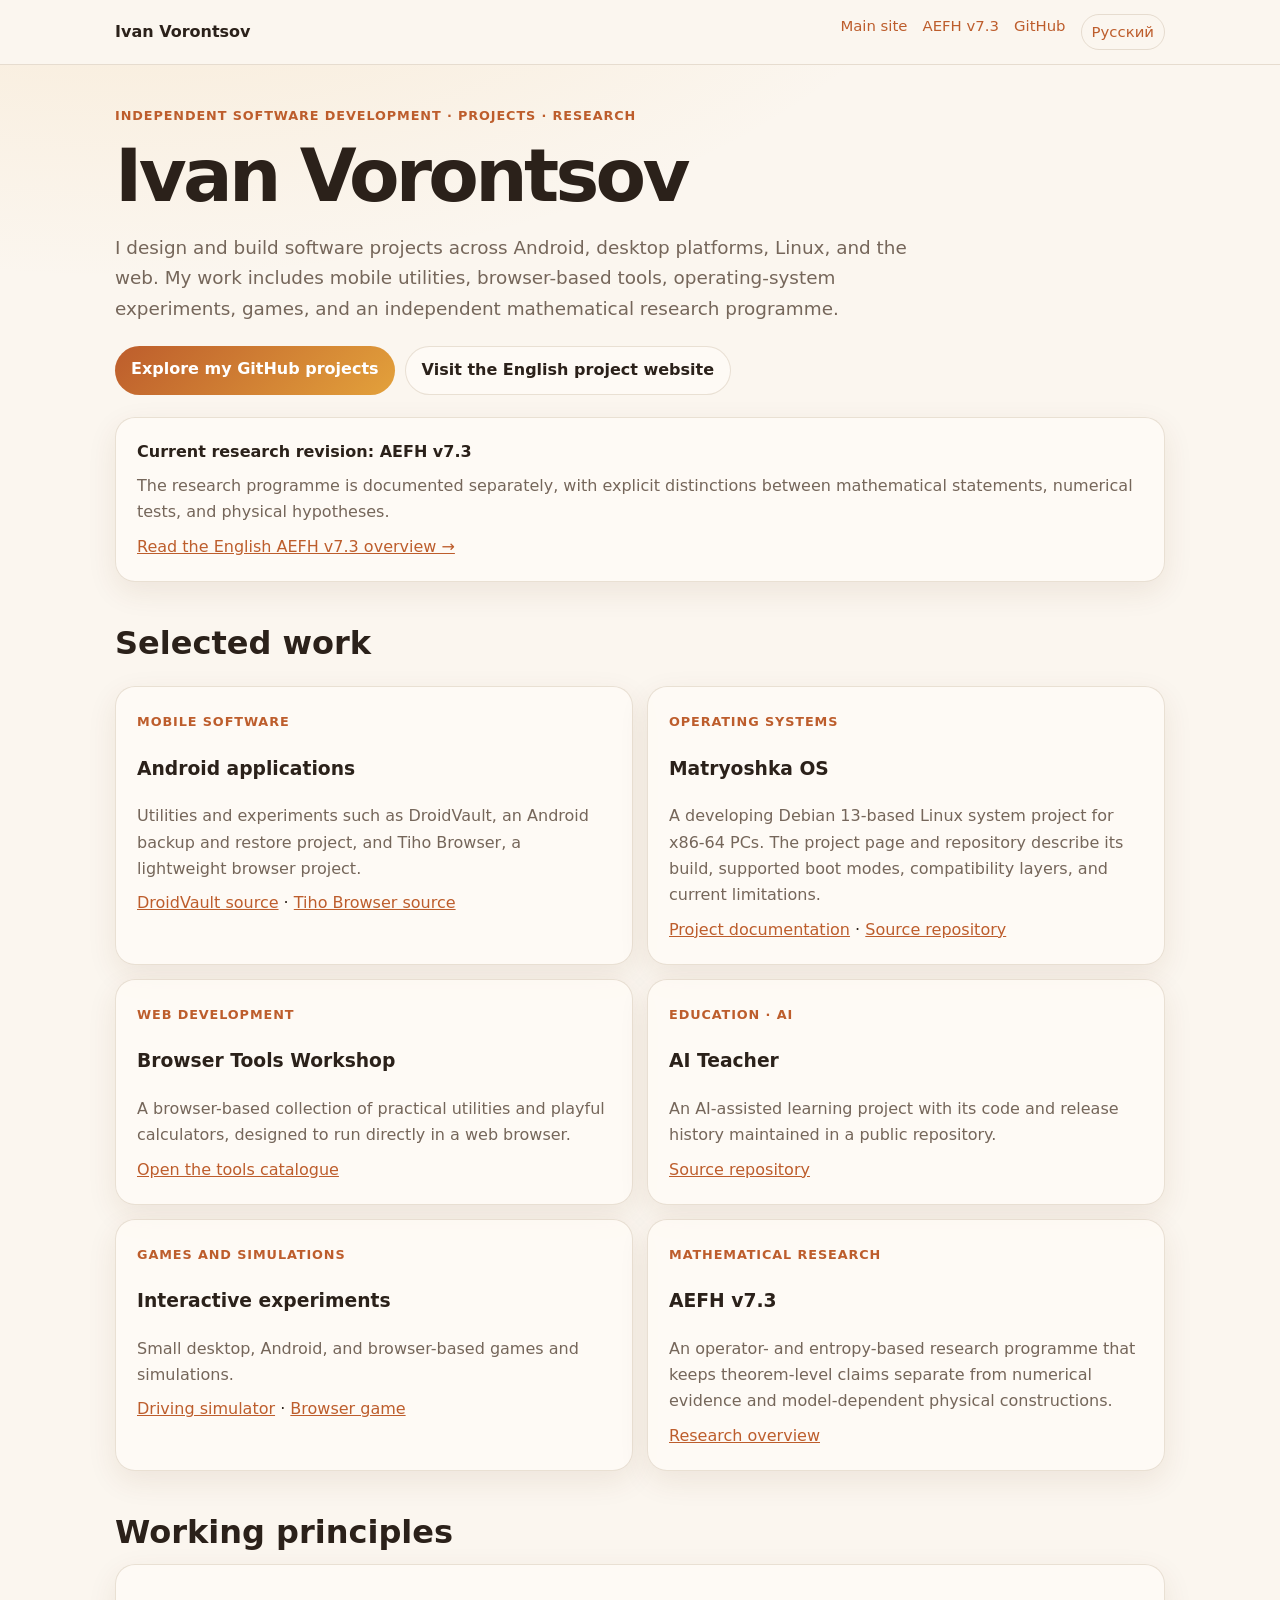
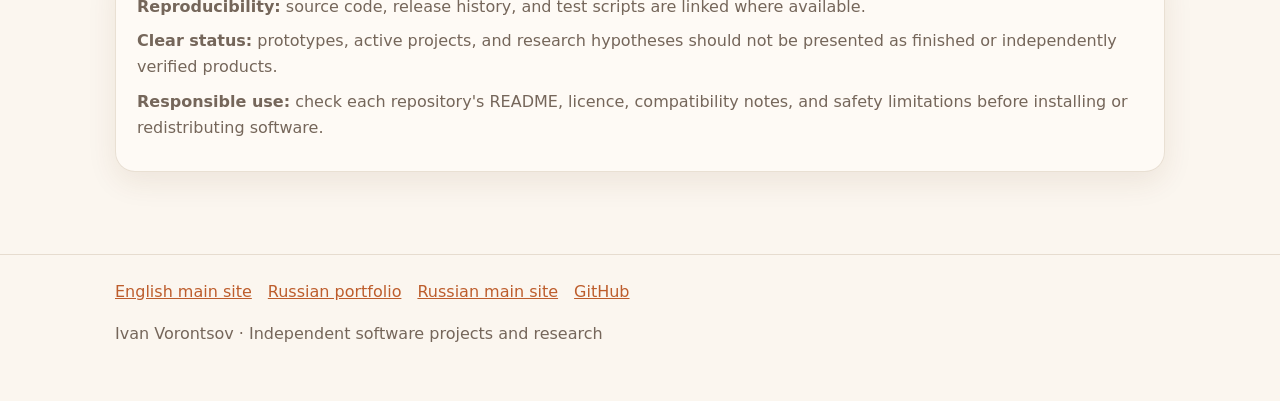
==== en/index.html @ de651ff9 "Add English portfolio page" ====
<!doctype html><html lang="en"><head>
<meta charset="utf-8"><meta name="viewport" content="width=device-width,initial-scale=1"><meta name="color-scheme" content="light dark">
<title>Ivan Vorontsov | Independent Software Developer & Project Portfolio</title>
<meta name="description" content="Portfolio of Ivan Vorontsov: Android apps, Linux and desktop software, browser tools, games, open-source projects, and AEFH research.">
<meta name="author" content="Ivan Vorontsov"><meta name="robots" content="index,follow,max-snippet:-1,max-image-preview:large">
<link rel="canonical" href="https://ivanivorontsov-sudo.github.io/vizitka/en/"><link rel="alternate" hreflang="ru" href="https://ivanivorontsov-sudo.github.io/vizitka/"><link rel="alternate" hreflang="en" href="https://ivanivorontsov-sudo.github.io/vizitka/en/"><link rel="alternate" hreflang="x-default" href="https://ivanivorontsov-sudo.github.io/vizitka/">
<meta name="theme-color" content="#fbf6ef"><meta property="og:type" content="profile"><meta property="og:locale" content="en_US"><meta property="og:site_name" content="Ivan Vorontsov | Portfolio">
<meta property="og:title" content="Ivan Vorontsov | Independent Software Developer & Project Portfolio"><meta property="og:description" content="Android apps, Linux and desktop software, browser tools, games, open-source projects, and AEFH research."><meta property="og:url" content="https://ivanivorontsov-sudo.github.io/vizitka/en/"><meta property="og:image" content="https://ivanivorontsov-sudo.github.io/og-cover.png"><meta property="og:image:width" content="1200"><meta property="og:image:height" content="630">
<meta name="twitter:card" content="summary_large_image"><meta name="twitter:title" content="Ivan Vorontsov | Project Portfolio"><meta name="twitter:description" content="Software projects, browser tools, games, and independent research."><meta name="twitter:image" content="https://ivanivorontsov-sudo.github.io/og-cover.png">
<script type="application/ld+json">{"@context":"https://schema.org","@type":"ProfilePage","name":"Ivan Vorontsov — software developer portfolio","url":"https://ivanivorontsov-sudo.github.io/vizitka/en/","inLanguage":"en","mainEntity":{"@type":"Person","@id":"https://ivanivorontsov-sudo.github.io/vizitka/en/#ivan-vorontsov","name":"Ivan Vorontsov","url":"https://ivanivorontsov-sudo.github.io/vizitka/en/","description":"Independent software developer and project builder working on Android applications, desktop and Linux software, browser-based tools, games, and mathematical research.","sameAs":["https://github.com/ivanivorontsov-sudo"]}}</script>
<style>
:root{color-scheme:light dark;--bg:#fbf6ef;--fg:#2b211a;--mut:#75665a;--card:rgba(255,252,247,.78);--bd:rgba(120,80,40,.16);--acc:#bd5d2c;--acc2:#e3a13b;--shadow:0 10px 30px rgba(95,55,25,.09)}[data-theme=dark]{--bg:#1c1714;--fg:#f3e9df;--mut:#bba999;--card:rgba(44,36,31,.78);--bd:rgba(255,200,150,.14);--acc:#f08a4b;--acc2:#f4b860;--shadow:0 10px 30px rgba(0,0,0,.3)}
*{box-sizing:border-box}body{margin:0;font:16px/1.65 system-ui,-apple-system,"Segoe UI",sans-serif;color:var(--fg);background:var(--bg);background-image:radial-gradient(55rem 30rem at 10% -10%,color-mix(in srgb,var(--acc2) 18%,transparent),transparent)}a{color:var(--acc)}a:focus-visible{outline:3px solid var(--acc2);outline-offset:3px}.wrap{width:min(1050px,calc(100% - 32px));margin:auto}header{border-bottom:1px solid var(--bd);background:var(--bg)}.nav{min-height:64px;display:flex;align-items:center;justify-content:space-between;gap:18px}.brand{font-weight:800;text-decoration:none;color:var(--fg)}nav.links{display:flex;flex-wrap:wrap;gap:15px}nav.links a{text-decoration:none;font-size:.93rem}.lang{padding:5px 10px;border:1px solid var(--bd);border-radius:99px}
main{padding:40px 0}.eyebrow,.tag{font-size:.8rem;text-transform:uppercase;letter-spacing:.07em;color:var(--acc);font-weight:750}h1{font-size:clamp(2.4rem,7vw,4.6rem);line-height:1.04;letter-spacing:-.05em;margin:12px 0;max-width:14ch}h2{font-size:clamp(1.5rem,4vw,2rem);line-height:1.2;margin:0 0 12px}.lead{max-width:68ch;color:var(--mut);font-size:1.15rem}.grid{display:grid;grid-template-columns:repeat(2,minmax(0,1fr));gap:14px;margin:24px 0}.card,.callout{padding:21px;border:1px solid var(--bd);border-radius:20px;background:var(--card);box-shadow:var(--shadow)}.card p,.callout p{color:var(--mut);margin:8px 0}.actions{display:flex;gap:10px;flex-wrap:wrap;margin:22px 0}.btn{display:inline-block;padding:10px 16px;border-radius:99px;background:linear-gradient(135deg,var(--acc),var(--acc2));color:white;text-decoration:none;font-weight:700}.btn.secondary{background:var(--card);color:var(--fg);border:1px solid var(--bd)}section{margin:42px 0}footer{border-top:1px solid var(--bd);padding:24px 0 38px;color:var(--mut)}footer nav{display:flex;gap:16px;flex-wrap:wrap}
@media(max-width:640px){.nav{display:block;padding:12px 0}.links{margin-top:10px}.grid{grid-template-columns:1fr}.wrap{width:calc(100% - 24px)}main{padding-top:28px}}@media(prefers-reduced-motion:reduce){*{animation:none!important;transition:none!important}}
</style></head><body>
<header><div class="wrap nav"><a class="brand" href="https://ivanivorontsov-sudo.github.io/vizitka/en/">Ivan Vorontsov</a><nav class="links" aria-label="Main navigation"><a href="https://ivanivorontsov-sudo.github.io/en/">Main site</a><a href="https://ivanivorontsov-sudo.github.io/en/research/aefh-v7-3/">AEFH v7.3</a><a href="https://github.com/ivanivorontsov-sudo">GitHub</a><a class="lang" href="https://ivanivorontsov-sudo.github.io/vizitka/">Русский</a></nav></div></header>
<main class="wrap"><div class="eyebrow">Independent software development · projects · research</div><h1>Ivan Vorontsov</h1>
<p class="lead">I design and build software projects across Android, desktop platforms, Linux, and the web. My work includes mobile utilities, browser-based tools, operating-system experiments, games, and an independent mathematical research programme.</p>
<div class="actions"><a class="btn" href="https://github.com/ivanivorontsov-sudo">Explore my GitHub projects</a><a class="btn secondary" href="https://ivanivorontsov-sudo.github.io/en/">Visit the English project website</a></div>
<div class="callout"><strong>Current research revision: AEFH v7.3</strong><p>The research programme is documented separately, with explicit distinctions between mathematical statements, numerical tests, and physical hypotheses.</p><a href="https://ivanivorontsov-sudo.github.io/en/research/aefh-v7-3/">Read the English AEFH v7.3 overview →</a></div>
<section><h2>Selected work</h2><div class="grid">
<article class="card"><span class="tag">Mobile software</span><h3>Android applications</h3><p>Utilities and experiments such as DroidVault, an Android backup and restore project, and Tiho Browser, a lightweight browser project.</p><a href="https://github.com/ivanivorontsov-sudo/DroidVault">DroidVault source</a> · <a href="https://github.com/ivanivorontsov-sudo/tiho-browser">Tiho Browser source</a></article>
<article class="card"><span class="tag">Operating systems</span><h3>Matryoshka OS</h3><p>A developing Debian 13-based Linux system project for x86-64 PCs. The project page and repository describe its build, supported boot modes, compatibility layers, and current limitations.</p><a href="https://ivanivorontsov-sudo.github.io/projects/matryoshka-os/">Project documentation</a> · <a href="https://github.com/ivanivorontsov-sudo/matryoshka-os">Source repository</a></article>
<article class="card"><span class="tag">Web development</span><h3>Browser Tools Workshop</h3><p>A browser-based collection of practical utilities and playful calculators, designed to run directly in a web browser.</p><a href="https://ivanivorontsov-sudo.github.io/tools-audit/web-tools.html">Open the tools catalogue</a></article>
<article class="card"><span class="tag">Education · AI</span><h3>AI Teacher</h3><p>An AI-assisted learning project with its code and release history maintained in a public repository.</p><a href="https://github.com/ivanivorontsov-sudo/uchitel-ii">Source repository</a></article>
<article class="card"><span class="tag">Games and simulations</span><h3>Interactive experiments</h3><p>Small desktop, Android, and browser-based games and simulations.</p><a href="https://ivanivorontsov-sudo.github.io/games/drive/">Driving simulator</a> · <a href="https://ivanivorontsov-sudo.github.io/games/dungeon-gnome-md/">Browser game</a></article>
<article class="card"><span class="tag">Mathematical research</span><h3>AEFH v7.3</h3><p>An operator- and entropy-based research programme that keeps theorem-level claims separate from numerical evidence and model-dependent physical constructions.</p><a href="https://ivanivorontsov-sudo.github.io/en/research/aefh-v7-3/">Research overview</a></article>
</div></section>
<section><h2>Working principles</h2><div class="callout"><p><strong>Reproducibility:</strong> source code, release history, and test scripts are linked where available.</p><p><strong>Clear status:</strong> prototypes, active projects, and research hypotheses should not be presented as finished or independently verified products.</p><p><strong>Responsible use:</strong> check each repository's README, licence, compatibility notes, and safety limitations before installing or redistributing software.</p></div></section>
</main><footer><div class="wrap"><nav><a href="https://ivanivorontsov-sudo.github.io/en/">English main site</a><a href="https://ivanivorontsov-sudo.github.io/vizitka/">Russian portfolio</a><a href="https://ivanivorontsov-sudo.github.io/">Russian main site</a><a href="https://github.com/ivanivorontsov-sudo">GitHub</a></nav><p>Ivan Vorontsov · Independent software projects and research</p></div></footer></body></html>
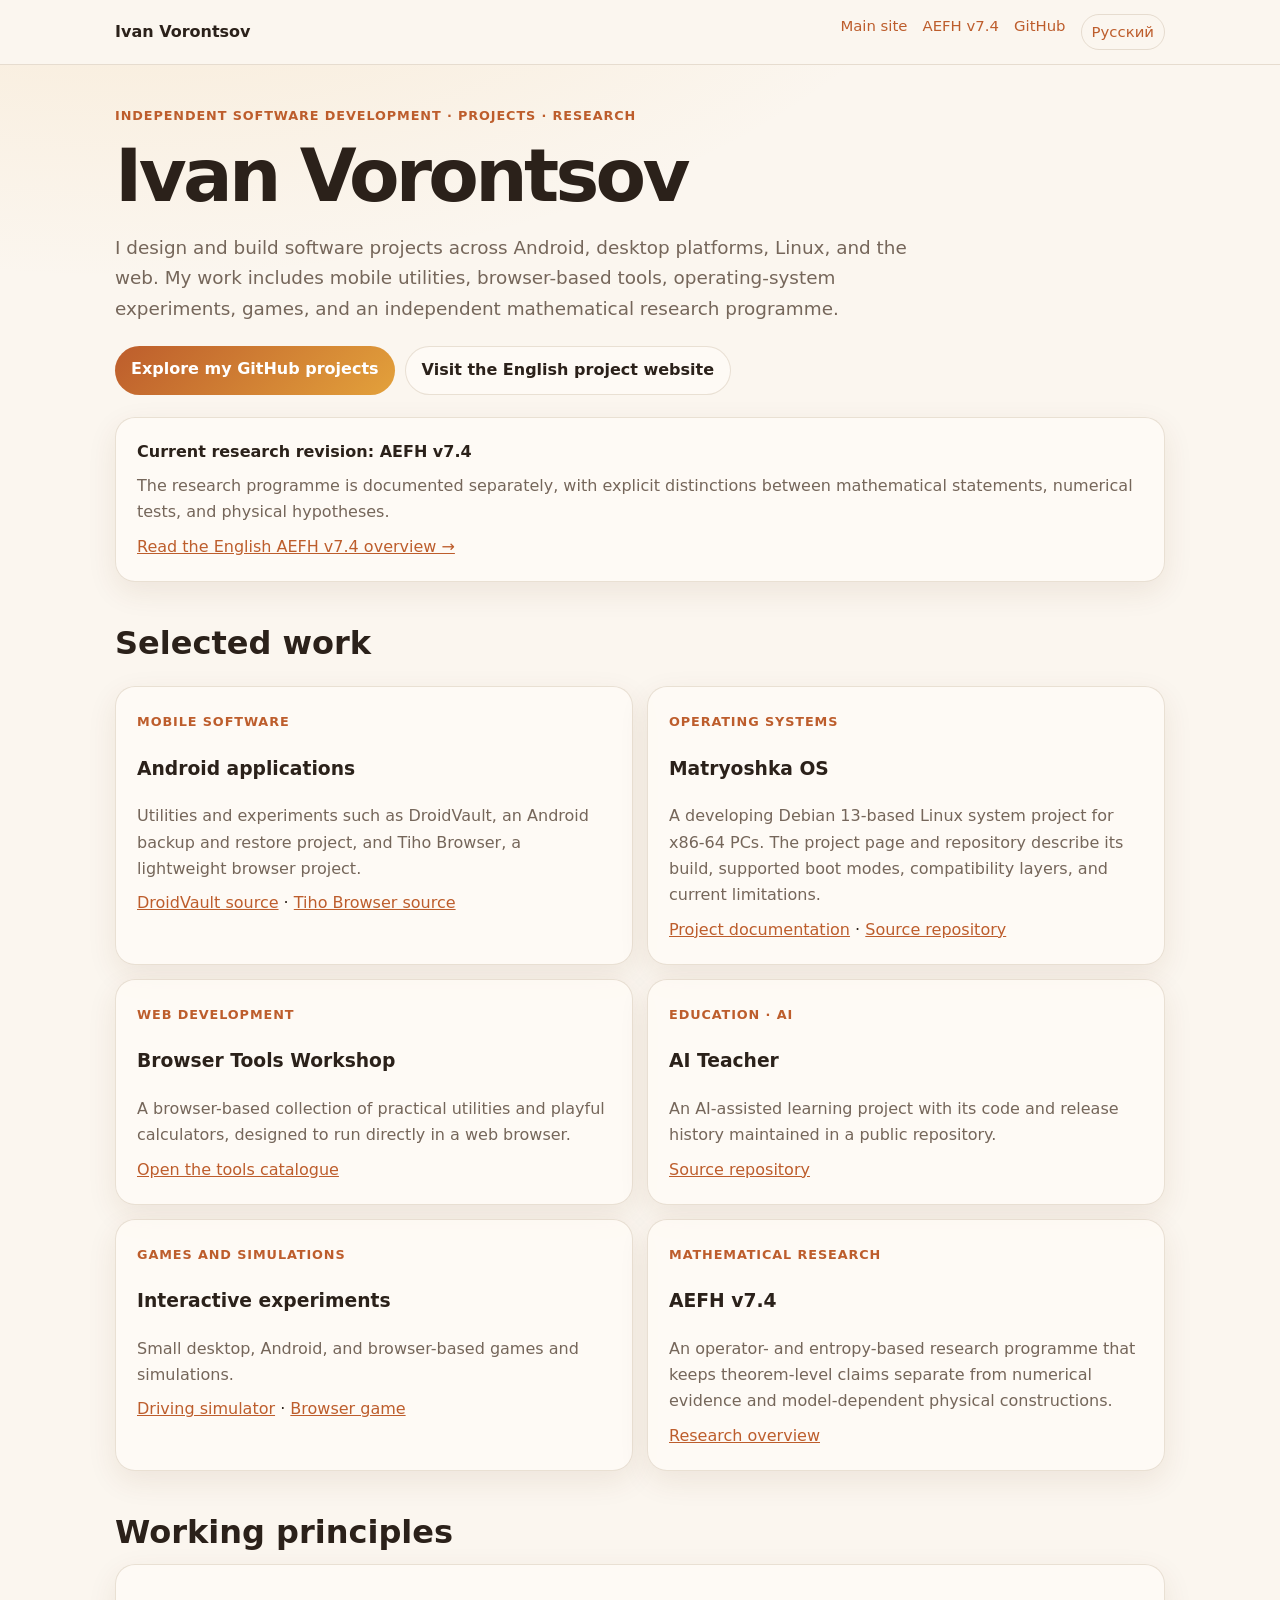
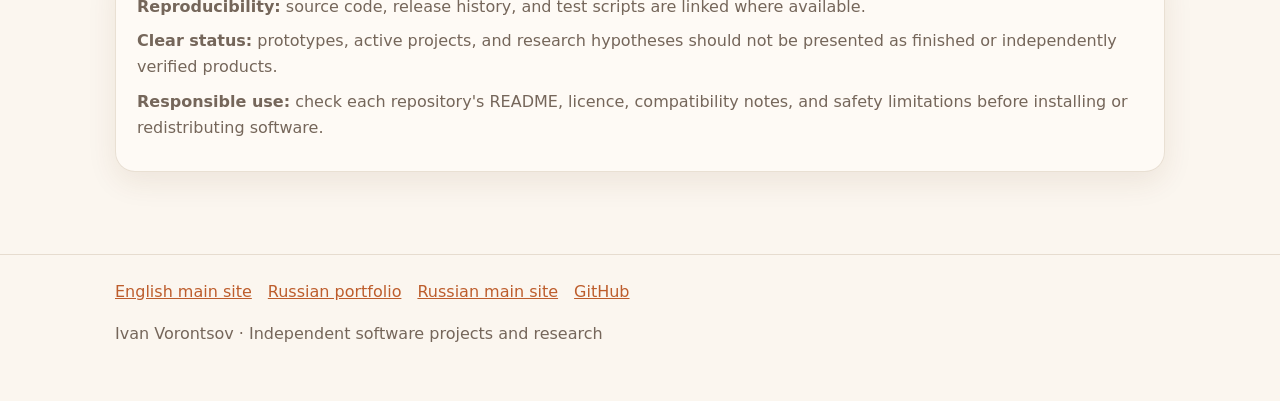
==== commit 70369a52: "Update English portfolio AEFH links to v7.4" ====
--- a/en/index.html
+++ b/en/index.html
@@ -14,18 +14,18 @@
 main{padding:40px 0}.eyebrow,.tag{font-size:.8rem;text-transform:uppercase;letter-spacing:.07em;color:var(--acc);font-weight:750}h1{font-size:clamp(2.4rem,7vw,4.6rem);line-height:1.04;letter-spacing:-.05em;margin:12px 0;max-width:14ch}h2{font-size:clamp(1.5rem,4vw,2rem);line-height:1.2;margin:0 0 12px}.lead{max-width:68ch;color:var(--mut);font-size:1.15rem}.grid{display:grid;grid-template-columns:repeat(2,minmax(0,1fr));gap:14px;margin:24px 0}.card,.callout{padding:21px;border:1px solid var(--bd);border-radius:20px;background:var(--card);box-shadow:var(--shadow)}.card p,.callout p{color:var(--mut);margin:8px 0}.actions{display:flex;gap:10px;flex-wrap:wrap;margin:22px 0}.btn{display:inline-block;padding:10px 16px;border-radius:99px;background:linear-gradient(135deg,var(--acc),var(--acc2));color:white;text-decoration:none;font-weight:700}.btn.secondary{background:var(--card);color:var(--fg);border:1px solid var(--bd)}section{margin:42px 0}footer{border-top:1px solid var(--bd);padding:24px 0 38px;color:var(--mut)}footer nav{display:flex;gap:16px;flex-wrap:wrap}
 @media(max-width:640px){.nav{display:block;padding:12px 0}.links{margin-top:10px}.grid{grid-template-columns:1fr}.wrap{width:calc(100% - 24px)}main{padding-top:28px}}@media(prefers-reduced-motion:reduce){*{animation:none!important;transition:none!important}}
 </style></head><body>
-<header><div class="wrap nav"><a class="brand" href="https://ivanivorontsov-sudo.github.io/vizitka/en/">Ivan Vorontsov</a><nav class="links" aria-label="Main navigation"><a href="https://ivanivorontsov-sudo.github.io/en/">Main site</a><a href="https://ivanivorontsov-sudo.github.io/en/research/aefh-v7-3/">AEFH v7.3</a><a href="https://github.com/ivanivorontsov-sudo">GitHub</a><a class="lang" href="https://ivanivorontsov-sudo.github.io/vizitka/">Русский</a></nav></div></header>
+<header><div class="wrap nav"><a class="brand" href="https://ivanivorontsov-sudo.github.io/vizitka/en/">Ivan Vorontsov</a><nav class="links" aria-label="Main navigation"><a href="https://ivanivorontsov-sudo.github.io/en/">Main site</a><a href="https://ivanivorontsov-sudo.github.io/en/research/aefh-v7-4/">AEFH v7.4</a><a href="https://github.com/ivanivorontsov-sudo">GitHub</a><a class="lang" href="https://ivanivorontsov-sudo.github.io/vizitka/">Русский</a></nav></div></header>
 <main class="wrap"><div class="eyebrow">Independent software development · projects · research</div><h1>Ivan Vorontsov</h1>
 <p class="lead">I design and build software projects across Android, desktop platforms, Linux, and the web. My work includes mobile utilities, browser-based tools, operating-system experiments, games, and an independent mathematical research programme.</p>
 <div class="actions"><a class="btn" href="https://github.com/ivanivorontsov-sudo">Explore my GitHub projects</a><a class="btn secondary" href="https://ivanivorontsov-sudo.github.io/en/">Visit the English project website</a></div>
-<div class="callout"><strong>Current research revision: AEFH v7.3</strong><p>The research programme is documented separately, with explicit distinctions between mathematical statements, numerical tests, and physical hypotheses.</p><a href="https://ivanivorontsov-sudo.github.io/en/research/aefh-v7-3/">Read the English AEFH v7.3 overview →</a></div>
+<div class="callout"><strong>Current research revision: AEFH v7.4</strong><p>The research programme is documented separately, with explicit distinctions between mathematical statements, numerical tests, and physical hypotheses.</p><a href="https://ivanivorontsov-sudo.github.io/en/research/aefh-v7-4/">Read the English AEFH v7.4 overview →</a></div>
 <section><h2>Selected work</h2><div class="grid">
 <article class="card"><span class="tag">Mobile software</span><h3>Android applications</h3><p>Utilities and experiments such as DroidVault, an Android backup and restore project, and Tiho Browser, a lightweight browser project.</p><a href="https://github.com/ivanivorontsov-sudo/DroidVault">DroidVault source</a> · <a href="https://github.com/ivanivorontsov-sudo/tiho-browser">Tiho Browser source</a></article>
 <article class="card"><span class="tag">Operating systems</span><h3>Matryoshka OS</h3><p>A developing Debian 13-based Linux system project for x86-64 PCs. The project page and repository describe its build, supported boot modes, compatibility layers, and current limitations.</p><a href="https://ivanivorontsov-sudo.github.io/projects/matryoshka-os/">Project documentation</a> · <a href="https://github.com/ivanivorontsov-sudo/matryoshka-os">Source repository</a></article>
 <article class="card"><span class="tag">Web development</span><h3>Browser Tools Workshop</h3><p>A browser-based collection of practical utilities and playful calculators, designed to run directly in a web browser.</p><a href="https://ivanivorontsov-sudo.github.io/tools-audit/web-tools.html">Open the tools catalogue</a></article>
 <article class="card"><span class="tag">Education · AI</span><h3>AI Teacher</h3><p>An AI-assisted learning project with its code and release history maintained in a public repository.</p><a href="https://github.com/ivanivorontsov-sudo/uchitel-ii">Source repository</a></article>
 <article class="card"><span class="tag">Games and simulations</span><h3>Interactive experiments</h3><p>Small desktop, Android, and browser-based games and simulations.</p><a href="https://ivanivorontsov-sudo.github.io/games/drive/">Driving simulator</a> · <a href="https://ivanivorontsov-sudo.github.io/games/dungeon-gnome-md/">Browser game</a></article>
-<article class="card"><span class="tag">Mathematical research</span><h3>AEFH v7.3</h3><p>An operator- and entropy-based research programme that keeps theorem-level claims separate from numerical evidence and model-dependent physical constructions.</p><a href="https://ivanivorontsov-sudo.github.io/en/research/aefh-v7-3/">Research overview</a></article>
+<article class="card"><span class="tag">Mathematical research</span><h3>AEFH v7.4</h3><p>An operator- and entropy-based research programme that keeps theorem-level claims separate from numerical evidence and model-dependent physical constructions.</p><a href="https://ivanivorontsov-sudo.github.io/en/research/aefh-v7-4/">Research overview</a></article>
 </div></section>
 <section><h2>Working principles</h2><div class="callout"><p><strong>Reproducibility:</strong> source code, release history, and test scripts are linked where available.</p><p><strong>Clear status:</strong> prototypes, active projects, and research hypotheses should not be presented as finished or independently verified products.</p><p><strong>Responsible use:</strong> check each repository's README, licence, compatibility notes, and safety limitations before installing or redistributing software.</p></div></section>
 </main><footer><div class="wrap"><nav><a href="https://ivanivorontsov-sudo.github.io/en/">English main site</a><a href="https://ivanivorontsov-sudo.github.io/vizitka/">Russian portfolio</a><a href="https://ivanivorontsov-sudo.github.io/">Russian main site</a><a href="https://github.com/ivanivorontsov-sudo">GitHub</a></nav><p>Ivan Vorontsov · Independent software projects and research</p></div></footer></body></html>
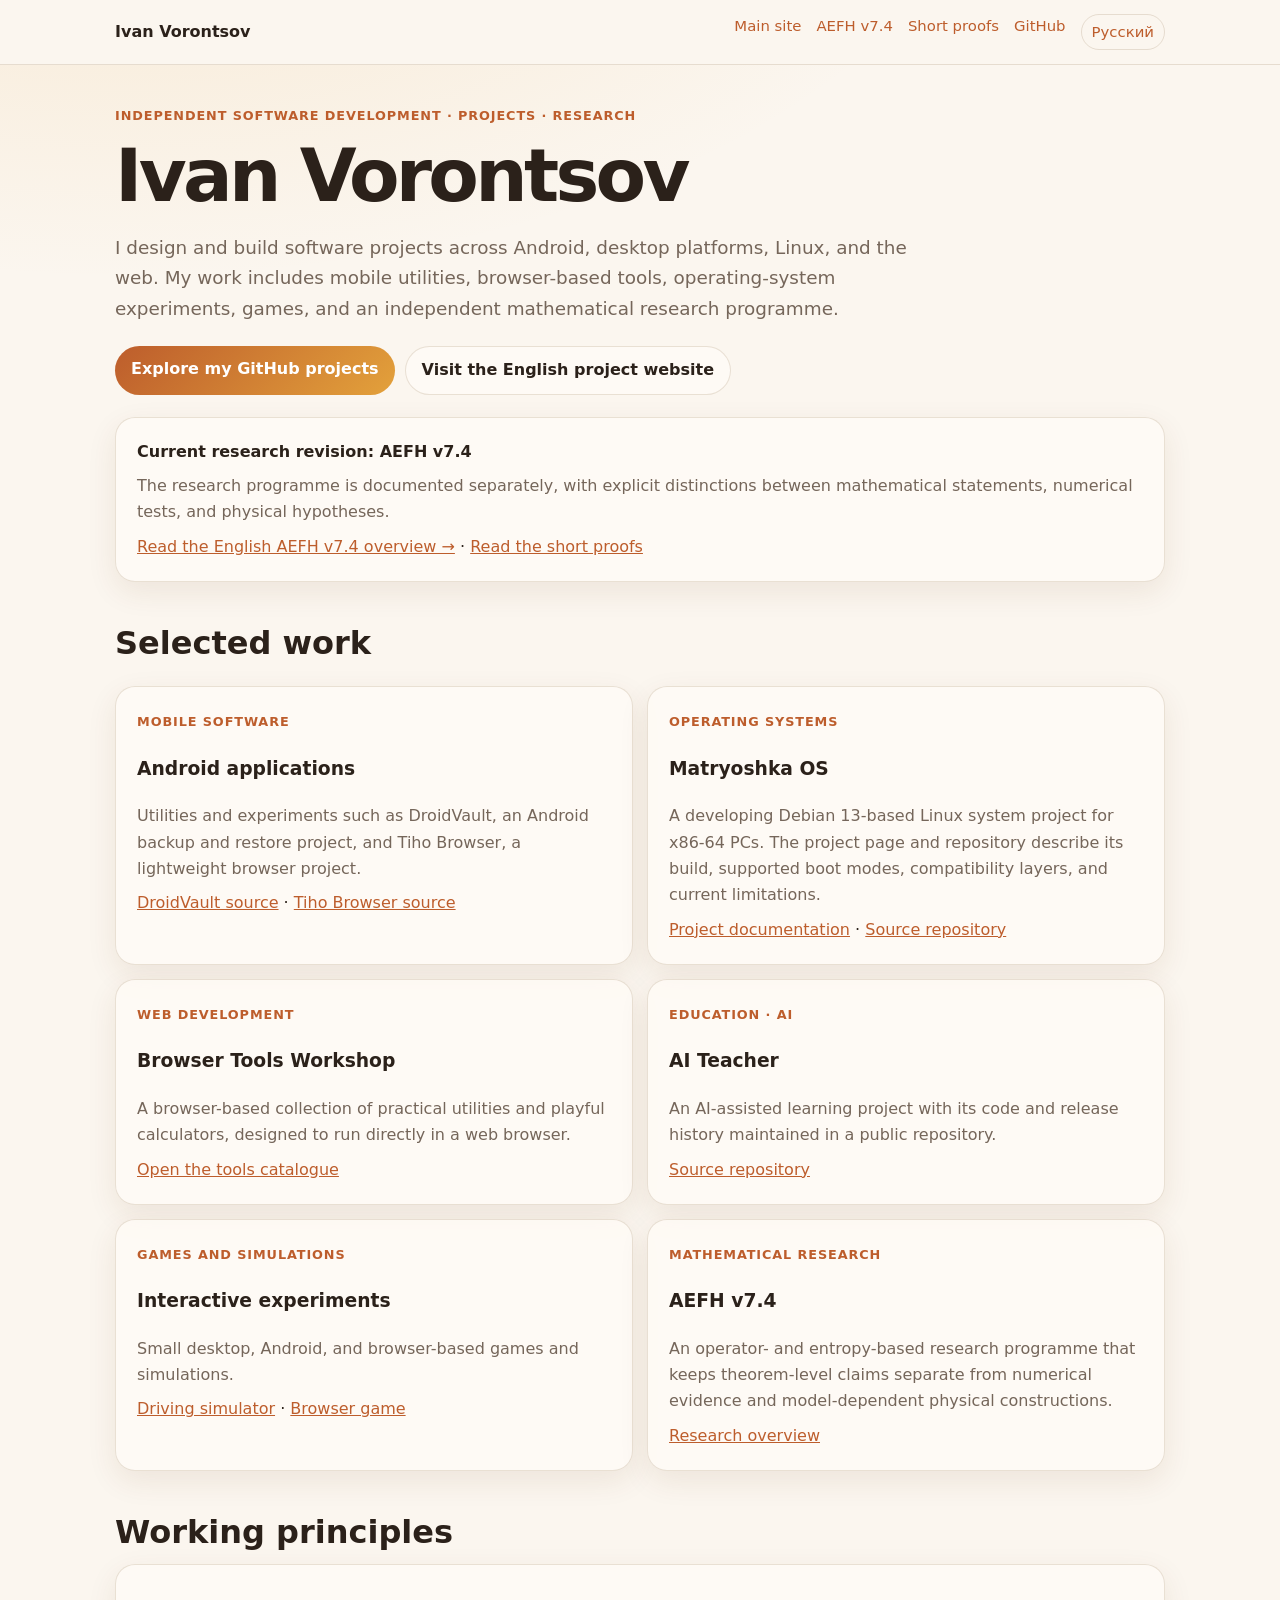
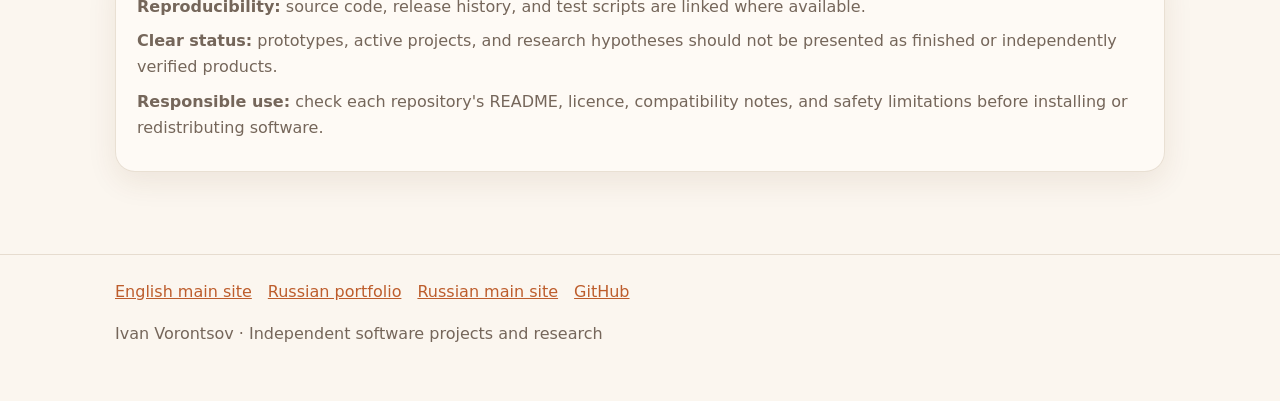
==== commit 49bc240f: "Add English short proofs to portfolio navigation" ====
--- a/en/index.html
+++ b/en/index.html
@@ -1,7 +1,7 @@
 <!doctype html><html lang="en"><head>
 <meta charset="utf-8"><meta name="viewport" content="width=device-width,initial-scale=1"><meta name="color-scheme" content="light dark">
 <title>Ivan Vorontsov | Independent Software Developer & Project Portfolio</title>
-<meta name="description" content="Portfolio of Ivan Vorontsov: Android apps, Linux and desktop software, browser tools, games, open-source projects, and AEFH research.">
+<meta name="description" content="Portfolio of Ivan Vorontsov: Android apps, Linux and desktop software, browser tools, games, open-source projects, AEFH research, and short mathematical proofs.">
 <meta name="author" content="Ivan Vorontsov"><meta name="robots" content="index,follow,max-snippet:-1,max-image-preview:large">
 <link rel="canonical" href="https://ivanivorontsov-sudo.github.io/vizitka/en/"><link rel="alternate" hreflang="ru" href="https://ivanivorontsov-sudo.github.io/vizitka/"><link rel="alternate" hreflang="en" href="https://ivanivorontsov-sudo.github.io/vizitka/en/"><link rel="alternate" hreflang="x-default" href="https://ivanivorontsov-sudo.github.io/vizitka/">
 <meta name="theme-color" content="#fbf6ef"><meta property="og:type" content="profile"><meta property="og:locale" content="en_US"><meta property="og:site_name" content="Ivan Vorontsov | Portfolio">
@@ -14,11 +14,11 @@
 main{padding:40px 0}.eyebrow,.tag{font-size:.8rem;text-transform:uppercase;letter-spacing:.07em;color:var(--acc);font-weight:750}h1{font-size:clamp(2.4rem,7vw,4.6rem);line-height:1.04;letter-spacing:-.05em;margin:12px 0;max-width:14ch}h2{font-size:clamp(1.5rem,4vw,2rem);line-height:1.2;margin:0 0 12px}.lead{max-width:68ch;color:var(--mut);font-size:1.15rem}.grid{display:grid;grid-template-columns:repeat(2,minmax(0,1fr));gap:14px;margin:24px 0}.card,.callout{padding:21px;border:1px solid var(--bd);border-radius:20px;background:var(--card);box-shadow:var(--shadow)}.card p,.callout p{color:var(--mut);margin:8px 0}.actions{display:flex;gap:10px;flex-wrap:wrap;margin:22px 0}.btn{display:inline-block;padding:10px 16px;border-radius:99px;background:linear-gradient(135deg,var(--acc),var(--acc2));color:white;text-decoration:none;font-weight:700}.btn.secondary{background:var(--card);color:var(--fg);border:1px solid var(--bd)}section{margin:42px 0}footer{border-top:1px solid var(--bd);padding:24px 0 38px;color:var(--mut)}footer nav{display:flex;gap:16px;flex-wrap:wrap}
 @media(max-width:640px){.nav{display:block;padding:12px 0}.links{margin-top:10px}.grid{grid-template-columns:1fr}.wrap{width:calc(100% - 24px)}main{padding-top:28px}}@media(prefers-reduced-motion:reduce){*{animation:none!important;transition:none!important}}
 </style></head><body>
-<header><div class="wrap nav"><a class="brand" href="https://ivanivorontsov-sudo.github.io/vizitka/en/">Ivan Vorontsov</a><nav class="links" aria-label="Main navigation"><a href="https://ivanivorontsov-sudo.github.io/en/">Main site</a><a href="https://ivanivorontsov-sudo.github.io/en/research/aefh-v7-4/">AEFH v7.4</a><a href="https://github.com/ivanivorontsov-sudo">GitHub</a><a class="lang" href="https://ivanivorontsov-sudo.github.io/vizitka/">Русский</a></nav></div></header>
+<header><div class="wrap nav"><a class="brand" href="https://ivanivorontsov-sudo.github.io/vizitka/en/">Ivan Vorontsov</a><nav class="links" aria-label="Main navigation"><a href="https://ivanivorontsov-sudo.github.io/en/">Main site</a><a href="https://ivanivorontsov-sudo.github.io/en/research/aefh-v7-4/">AEFH v7.4</a><a href="https://ivanivorontsov-sudo.github.io/en/proofs/">Short proofs</a><a href="https://github.com/ivanivorontsov-sudo">GitHub</a><a class="lang" href="https://ivanivorontsov-sudo.github.io/vizitka/">Русский</a></nav></div></header>
 <main class="wrap"><div class="eyebrow">Independent software development · projects · research</div><h1>Ivan Vorontsov</h1>
 <p class="lead">I design and build software projects across Android, desktop platforms, Linux, and the web. My work includes mobile utilities, browser-based tools, operating-system experiments, games, and an independent mathematical research programme.</p>
 <div class="actions"><a class="btn" href="https://github.com/ivanivorontsov-sudo">Explore my GitHub projects</a><a class="btn secondary" href="https://ivanivorontsov-sudo.github.io/en/">Visit the English project website</a></div>
-<div class="callout"><strong>Current research revision: AEFH v7.4</strong><p>The research programme is documented separately, with explicit distinctions between mathematical statements, numerical tests, and physical hypotheses.</p><a href="https://ivanivorontsov-sudo.github.io/en/research/aefh-v7-4/">Read the English AEFH v7.4 overview →</a></div>
+<div class="callout"><strong>Current research revision: AEFH v7.4</strong><p>The research programme is documented separately, with explicit distinctions between mathematical statements, numerical tests, and physical hypotheses.</p><a href="https://ivanivorontsov-sudo.github.io/en/research/aefh-v7-4/">Read the English AEFH v7.4 overview →</a> <span>·</span> <a href="https://ivanivorontsov-sudo.github.io/en/proofs/">Read the short proofs</a></div>
 <section><h2>Selected work</h2><div class="grid">
 <article class="card"><span class="tag">Mobile software</span><h3>Android applications</h3><p>Utilities and experiments such as DroidVault, an Android backup and restore project, and Tiho Browser, a lightweight browser project.</p><a href="https://github.com/ivanivorontsov-sudo/DroidVault">DroidVault source</a> · <a href="https://github.com/ivanivorontsov-sudo/tiho-browser">Tiho Browser source</a></article>
 <article class="card"><span class="tag">Operating systems</span><h3>Matryoshka OS</h3><p>A developing Debian 13-based Linux system project for x86-64 PCs. The project page and repository describe its build, supported boot modes, compatibility layers, and current limitations.</p><a href="https://ivanivorontsov-sudo.github.io/projects/matryoshka-os/">Project documentation</a> · <a href="https://github.com/ivanivorontsov-sudo/matryoshka-os">Source repository</a></article>
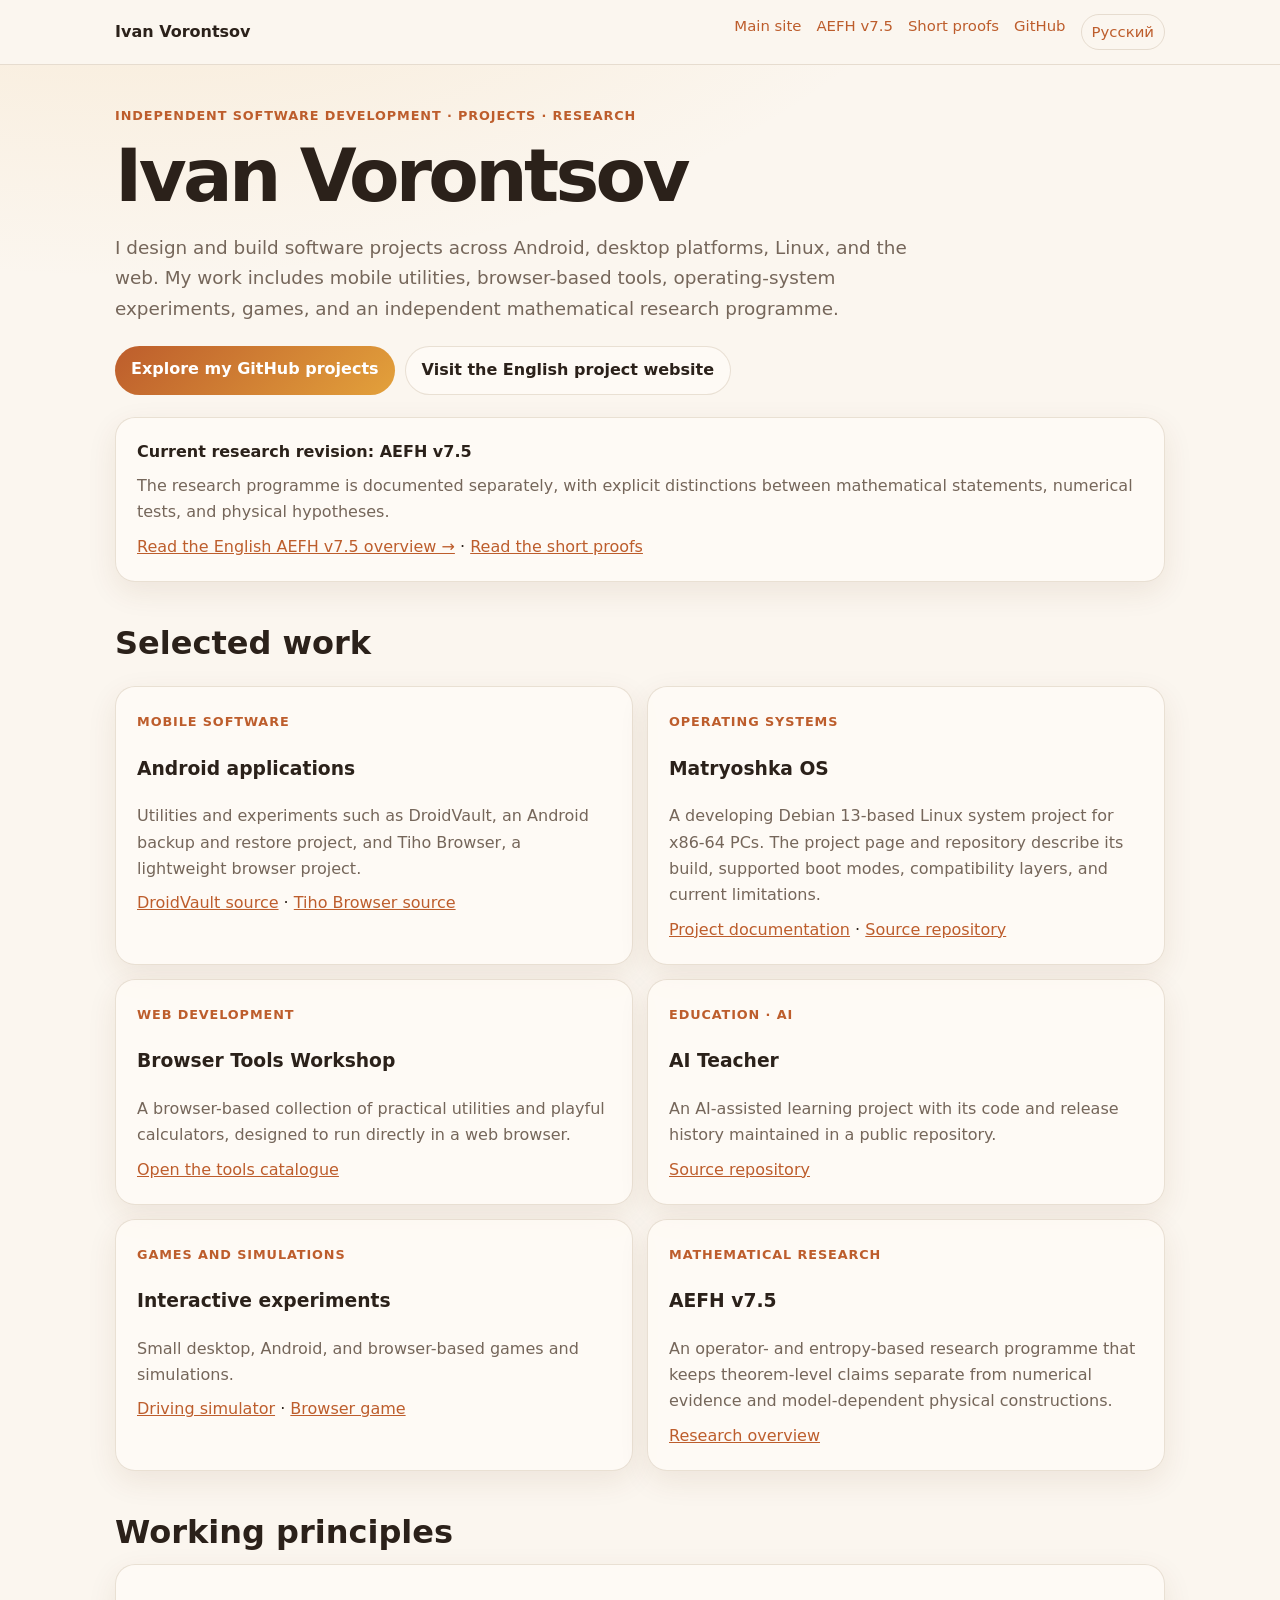
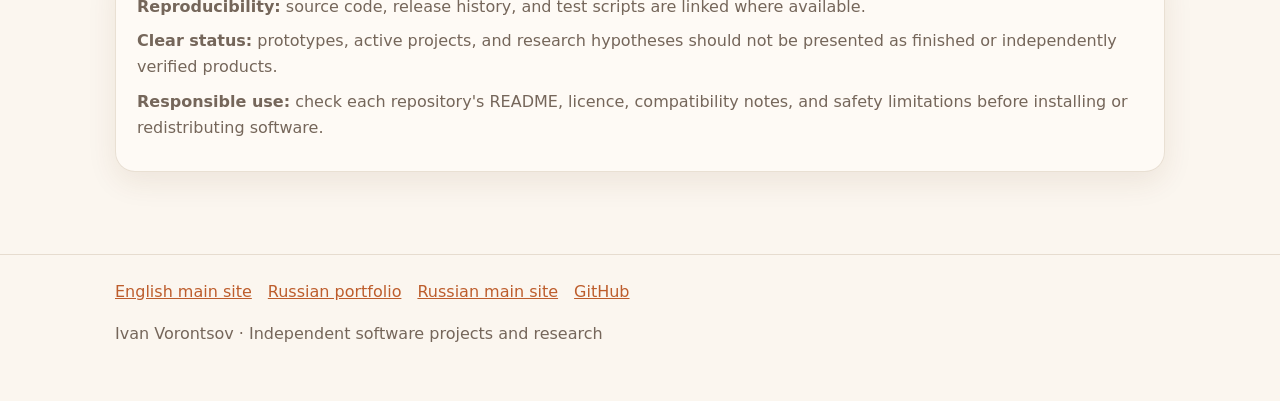
==== commit ee402eb7: "Update English portfolio research links to AEFH v7.5" ====
--- a/en/index.html
+++ b/en/index.html
@@ -14,18 +14,18 @@
 main{padding:40px 0}.eyebrow,.tag{font-size:.8rem;text-transform:uppercase;letter-spacing:.07em;color:var(--acc);font-weight:750}h1{font-size:clamp(2.4rem,7vw,4.6rem);line-height:1.04;letter-spacing:-.05em;margin:12px 0;max-width:14ch}h2{font-size:clamp(1.5rem,4vw,2rem);line-height:1.2;margin:0 0 12px}.lead{max-width:68ch;color:var(--mut);font-size:1.15rem}.grid{display:grid;grid-template-columns:repeat(2,minmax(0,1fr));gap:14px;margin:24px 0}.card,.callout{padding:21px;border:1px solid var(--bd);border-radius:20px;background:var(--card);box-shadow:var(--shadow)}.card p,.callout p{color:var(--mut);margin:8px 0}.actions{display:flex;gap:10px;flex-wrap:wrap;margin:22px 0}.btn{display:inline-block;padding:10px 16px;border-radius:99px;background:linear-gradient(135deg,var(--acc),var(--acc2));color:white;text-decoration:none;font-weight:700}.btn.secondary{background:var(--card);color:var(--fg);border:1px solid var(--bd)}section{margin:42px 0}footer{border-top:1px solid var(--bd);padding:24px 0 38px;color:var(--mut)}footer nav{display:flex;gap:16px;flex-wrap:wrap}
 @media(max-width:640px){.nav{display:block;padding:12px 0}.links{margin-top:10px}.grid{grid-template-columns:1fr}.wrap{width:calc(100% - 24px)}main{padding-top:28px}}@media(prefers-reduced-motion:reduce){*{animation:none!important;transition:none!important}}
 </style></head><body>
-<header><div class="wrap nav"><a class="brand" href="https://ivanivorontsov-sudo.github.io/vizitka/en/">Ivan Vorontsov</a><nav class="links" aria-label="Main navigation"><a href="https://ivanivorontsov-sudo.github.io/en/">Main site</a><a href="https://ivanivorontsov-sudo.github.io/en/research/aefh-v7-4/">AEFH v7.4</a><a href="https://ivanivorontsov-sudo.github.io/en/proofs/">Short proofs</a><a href="https://github.com/ivanivorontsov-sudo">GitHub</a><a class="lang" href="https://ivanivorontsov-sudo.github.io/vizitka/">Русский</a></nav></div></header>
+<header><div class="wrap nav"><a class="brand" href="https://ivanivorontsov-sudo.github.io/vizitka/en/">Ivan Vorontsov</a><nav class="links" aria-label="Main navigation"><a href="https://ivanivorontsov-sudo.github.io/en/">Main site</a><a href="https://ivanivorontsov-sudo.github.io/en/research/aefh-v7-5/">AEFH v7.5</a><a href="https://ivanivorontsov-sudo.github.io/en/proofs/">Short proofs</a><a href="https://github.com/ivanivorontsov-sudo">GitHub</a><a class="lang" href="https://ivanivorontsov-sudo.github.io/vizitka/">Русский</a></nav></div></header>
 <main class="wrap"><div class="eyebrow">Independent software development · projects · research</div><h1>Ivan Vorontsov</h1>
 <p class="lead">I design and build software projects across Android, desktop platforms, Linux, and the web. My work includes mobile utilities, browser-based tools, operating-system experiments, games, and an independent mathematical research programme.</p>
 <div class="actions"><a class="btn" href="https://github.com/ivanivorontsov-sudo">Explore my GitHub projects</a><a class="btn secondary" href="https://ivanivorontsov-sudo.github.io/en/">Visit the English project website</a></div>
-<div class="callout"><strong>Current research revision: AEFH v7.4</strong><p>The research programme is documented separately, with explicit distinctions between mathematical statements, numerical tests, and physical hypotheses.</p><a href="https://ivanivorontsov-sudo.github.io/en/research/aefh-v7-4/">Read the English AEFH v7.4 overview →</a> <span>·</span> <a href="https://ivanivorontsov-sudo.github.io/en/proofs/">Read the short proofs</a></div>
+<div class="callout"><strong>Current research revision: AEFH v7.5</strong><p>The research programme is documented separately, with explicit distinctions between mathematical statements, numerical tests, and physical hypotheses.</p><a href="https://ivanivorontsov-sudo.github.io/en/research/aefh-v7-5/">Read the English AEFH v7.5 overview →</a> <span>·</span> <a href="https://ivanivorontsov-sudo.github.io/en/proofs/">Read the short proofs</a></div>
 <section><h2>Selected work</h2><div class="grid">
 <article class="card"><span class="tag">Mobile software</span><h3>Android applications</h3><p>Utilities and experiments such as DroidVault, an Android backup and restore project, and Tiho Browser, a lightweight browser project.</p><a href="https://github.com/ivanivorontsov-sudo/DroidVault">DroidVault source</a> · <a href="https://github.com/ivanivorontsov-sudo/tiho-browser">Tiho Browser source</a></article>
 <article class="card"><span class="tag">Operating systems</span><h3>Matryoshka OS</h3><p>A developing Debian 13-based Linux system project for x86-64 PCs. The project page and repository describe its build, supported boot modes, compatibility layers, and current limitations.</p><a href="https://ivanivorontsov-sudo.github.io/projects/matryoshka-os/">Project documentation</a> · <a href="https://github.com/ivanivorontsov-sudo/matryoshka-os">Source repository</a></article>
 <article class="card"><span class="tag">Web development</span><h3>Browser Tools Workshop</h3><p>A browser-based collection of practical utilities and playful calculators, designed to run directly in a web browser.</p><a href="https://ivanivorontsov-sudo.github.io/tools-audit/web-tools.html">Open the tools catalogue</a></article>
 <article class="card"><span class="tag">Education · AI</span><h3>AI Teacher</h3><p>An AI-assisted learning project with its code and release history maintained in a public repository.</p><a href="https://github.com/ivanivorontsov-sudo/uchitel-ii">Source repository</a></article>
 <article class="card"><span class="tag">Games and simulations</span><h3>Interactive experiments</h3><p>Small desktop, Android, and browser-based games and simulations.</p><a href="https://ivanivorontsov-sudo.github.io/games/drive/">Driving simulator</a> · <a href="https://ivanivorontsov-sudo.github.io/games/dungeon-gnome-md/">Browser game</a></article>
-<article class="card"><span class="tag">Mathematical research</span><h3>AEFH v7.4</h3><p>An operator- and entropy-based research programme that keeps theorem-level claims separate from numerical evidence and model-dependent physical constructions.</p><a href="https://ivanivorontsov-sudo.github.io/en/research/aefh-v7-4/">Research overview</a></article>
+<article class="card"><span class="tag">Mathematical research</span><h3>AEFH v7.5</h3><p>An operator- and entropy-based research programme that keeps theorem-level claims separate from numerical evidence and model-dependent physical constructions.</p><a href="https://ivanivorontsov-sudo.github.io/en/research/aefh-v7-5/">Research overview</a></article>
 </div></section>
 <section><h2>Working principles</h2><div class="callout"><p><strong>Reproducibility:</strong> source code, release history, and test scripts are linked where available.</p><p><strong>Clear status:</strong> prototypes, active projects, and research hypotheses should not be presented as finished or independently verified products.</p><p><strong>Responsible use:</strong> check each repository's README, licence, compatibility notes, and safety limitations before installing or redistributing software.</p></div></section>
 </main><footer><div class="wrap"><nav><a href="https://ivanivorontsov-sudo.github.io/en/">English main site</a><a href="https://ivanivorontsov-sudo.github.io/vizitka/">Russian portfolio</a><a href="https://ivanivorontsov-sudo.github.io/">Russian main site</a><a href="https://github.com/ivanivorontsov-sudo">GitHub</a></nav><p>Ivan Vorontsov · Independent software projects and research</p></div></footer></body></html>
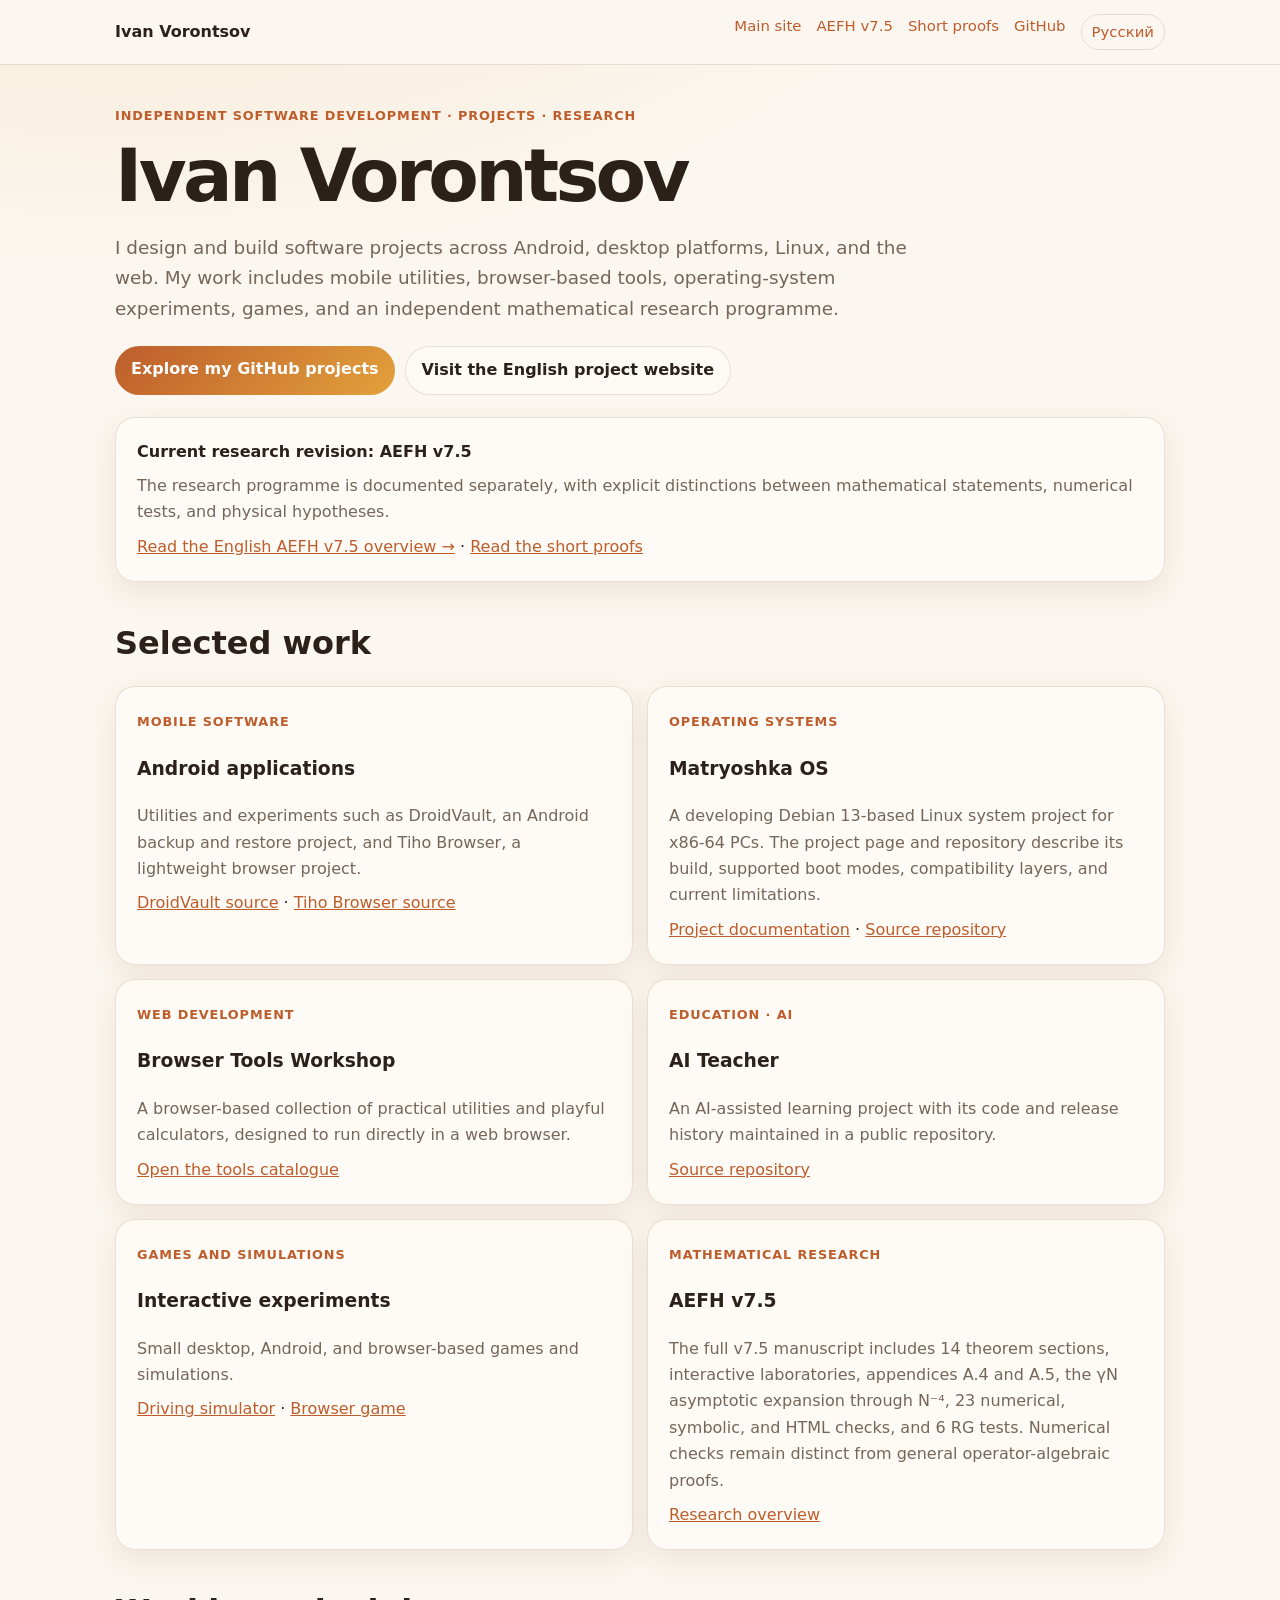
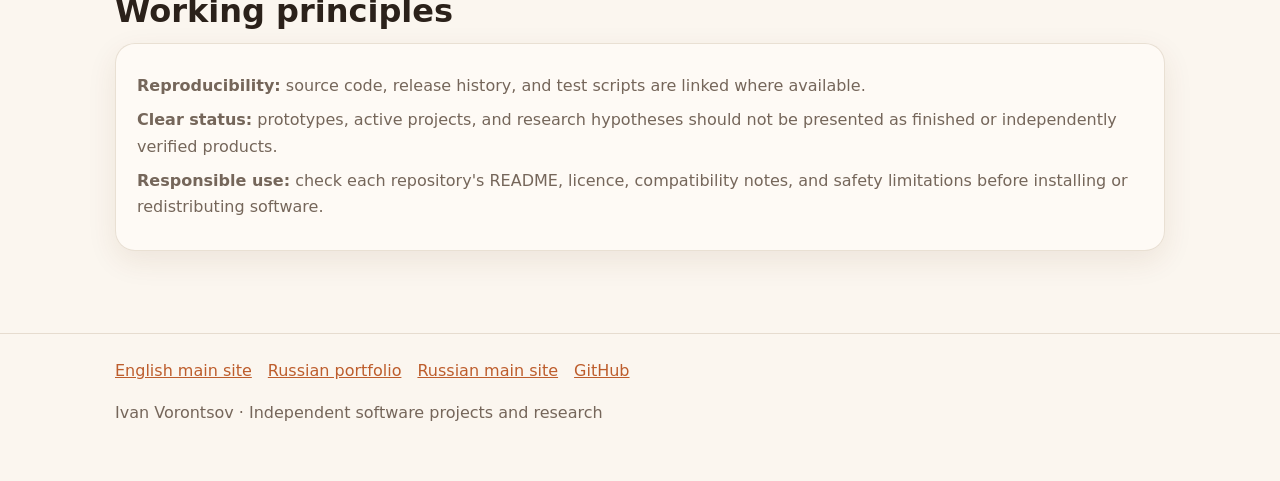
==== commit edd5d849: "Expand English AEFH v7.5 portfolio card" ====
--- a/en/index.html
+++ b/en/index.html
@@ -25,7 +25,7 @@
 <article class="card"><span class="tag">Web development</span><h3>Browser Tools Workshop</h3><p>A browser-based collection of practical utilities and playful calculators, designed to run directly in a web browser.</p><a href="https://ivanivorontsov-sudo.github.io/tools-audit/web-tools.html">Open the tools catalogue</a></article>
 <article class="card"><span class="tag">Education · AI</span><h3>AI Teacher</h3><p>An AI-assisted learning project with its code and release history maintained in a public repository.</p><a href="https://github.com/ivanivorontsov-sudo/uchitel-ii">Source repository</a></article>
 <article class="card"><span class="tag">Games and simulations</span><h3>Interactive experiments</h3><p>Small desktop, Android, and browser-based games and simulations.</p><a href="https://ivanivorontsov-sudo.github.io/games/drive/">Driving simulator</a> · <a href="https://ivanivorontsov-sudo.github.io/games/dungeon-gnome-md/">Browser game</a></article>
-<article class="card"><span class="tag">Mathematical research</span><h3>AEFH v7.5</h3><p>An operator- and entropy-based research programme that keeps theorem-level claims separate from numerical evidence and model-dependent physical constructions.</p><a href="https://ivanivorontsov-sudo.github.io/en/research/aefh-v7-5/">Research overview</a></article>
+<article class="card"><span class="tag">Mathematical research</span><h3>AEFH v7.5</h3><p>The full v7.5 manuscript includes 14 theorem sections, interactive laboratories, appendices A.4 and A.5, the γN asymptotic expansion through N⁻⁴, 23 numerical, symbolic, and HTML checks, and 6 RG tests. Numerical checks remain distinct from general operator-algebraic proofs.</p><a href="https://ivanivorontsov-sudo.github.io/en/research/aefh-v7-5/">Research overview</a></article>
 </div></section>
 <section><h2>Working principles</h2><div class="callout"><p><strong>Reproducibility:</strong> source code, release history, and test scripts are linked where available.</p><p><strong>Clear status:</strong> prototypes, active projects, and research hypotheses should not be presented as finished or independently verified products.</p><p><strong>Responsible use:</strong> check each repository's README, licence, compatibility notes, and safety limitations before installing or redistributing software.</p></div></section>
 </main><footer><div class="wrap"><nav><a href="https://ivanivorontsov-sudo.github.io/en/">English main site</a><a href="https://ivanivorontsov-sudo.github.io/vizitka/">Russian portfolio</a><a href="https://ivanivorontsov-sudo.github.io/">Russian main site</a><a href="https://github.com/ivanivorontsov-sudo">GitHub</a></nav><p>Ivan Vorontsov · Independent software projects and research</p></div></footer></body></html>
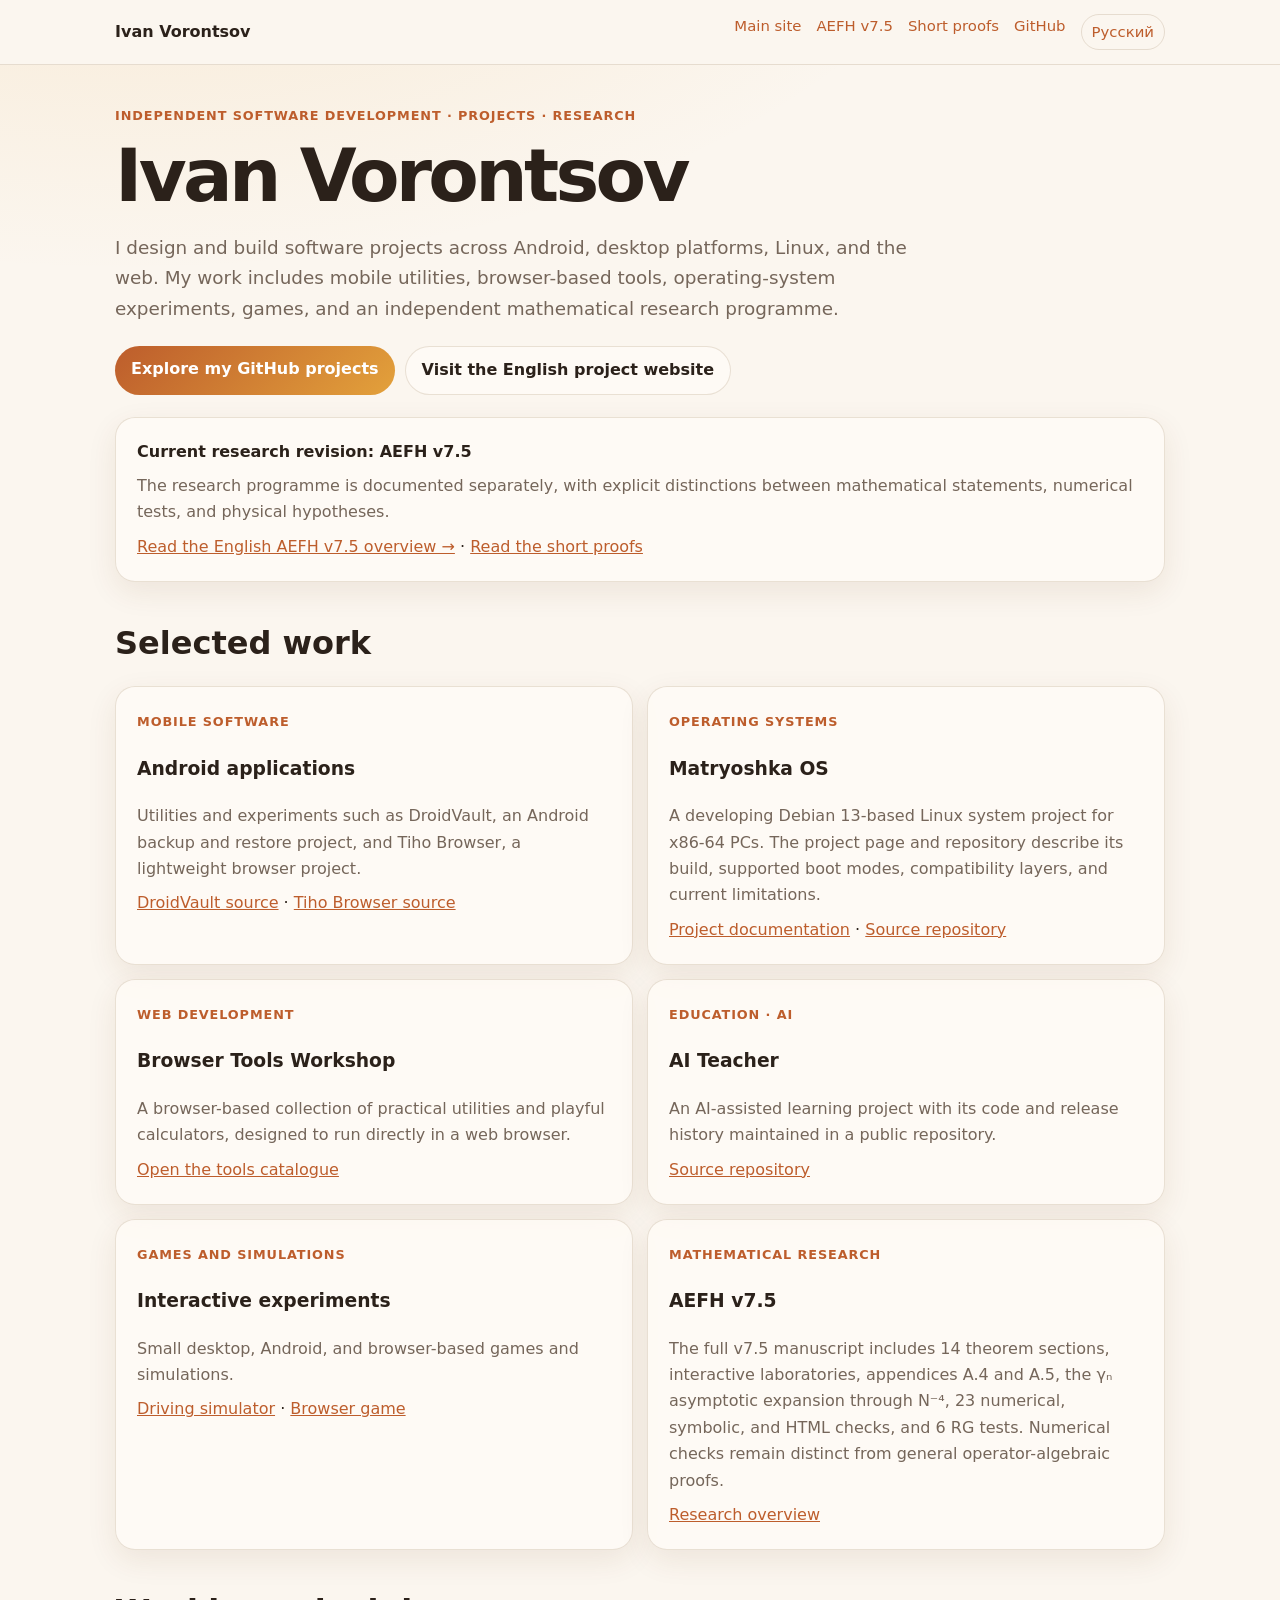
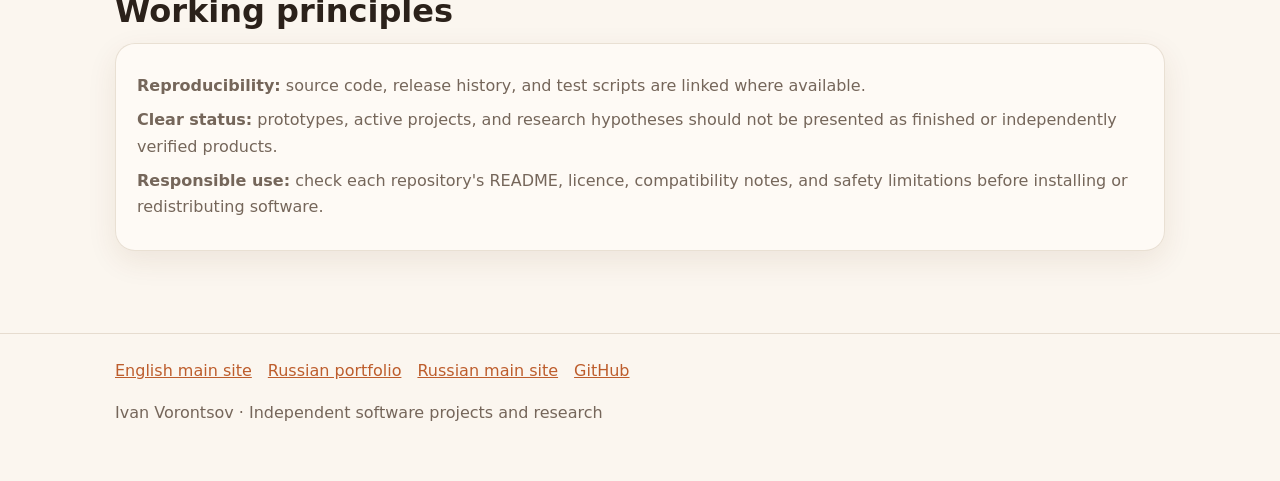
==== commit 3dea7d50: "Use plain Unicode notation in English AEFH card" ====
--- a/en/index.html
+++ b/en/index.html
@@ -25,7 +25,7 @@
 <article class="card"><span class="tag">Web development</span><h3>Browser Tools Workshop</h3><p>A browser-based collection of practical utilities and playful calculators, designed to run directly in a web browser.</p><a href="https://ivanivorontsov-sudo.github.io/tools-audit/web-tools.html">Open the tools catalogue</a></article>
 <article class="card"><span class="tag">Education · AI</span><h3>AI Teacher</h3><p>An AI-assisted learning project with its code and release history maintained in a public repository.</p><a href="https://github.com/ivanivorontsov-sudo/uchitel-ii">Source repository</a></article>
 <article class="card"><span class="tag">Games and simulations</span><h3>Interactive experiments</h3><p>Small desktop, Android, and browser-based games and simulations.</p><a href="https://ivanivorontsov-sudo.github.io/games/drive/">Driving simulator</a> · <a href="https://ivanivorontsov-sudo.github.io/games/dungeon-gnome-md/">Browser game</a></article>
-<article class="card"><span class="tag">Mathematical research</span><h3>AEFH v7.5</h3><p>The full v7.5 manuscript includes 14 theorem sections, interactive laboratories, appendices A.4 and A.5, the γN asymptotic expansion through N⁻⁴, 23 numerical, symbolic, and HTML checks, and 6 RG tests. Numerical checks remain distinct from general operator-algebraic proofs.</p><a href="https://ivanivorontsov-sudo.github.io/en/research/aefh-v7-5/">Research overview</a></article>
+<article class="card"><span class="tag">Mathematical research</span><h3>AEFH v7.5</h3><p>The full v7.5 manuscript includes 14 theorem sections, interactive laboratories, appendices A.4 and A.5, the γₙ asymptotic expansion through N⁻⁴, 23 numerical, symbolic, and HTML checks, and 6 RG tests. Numerical checks remain distinct from general operator-algebraic proofs.</p><a href="https://ivanivorontsov-sudo.github.io/en/research/aefh-v7-5/">Research overview</a></article>
 </div></section>
 <section><h2>Working principles</h2><div class="callout"><p><strong>Reproducibility:</strong> source code, release history, and test scripts are linked where available.</p><p><strong>Clear status:</strong> prototypes, active projects, and research hypotheses should not be presented as finished or independently verified products.</p><p><strong>Responsible use:</strong> check each repository's README, licence, compatibility notes, and safety limitations before installing or redistributing software.</p></div></section>
 </main><footer><div class="wrap"><nav><a href="https://ivanivorontsov-sudo.github.io/en/">English main site</a><a href="https://ivanivorontsov-sudo.github.io/vizitka/">Russian portfolio</a><a href="https://ivanivorontsov-sudo.github.io/">Russian main site</a><a href="https://github.com/ivanivorontsov-sudo">GitHub</a></nav><p>Ivan Vorontsov · Independent software projects and research</p></div></footer></body></html>
